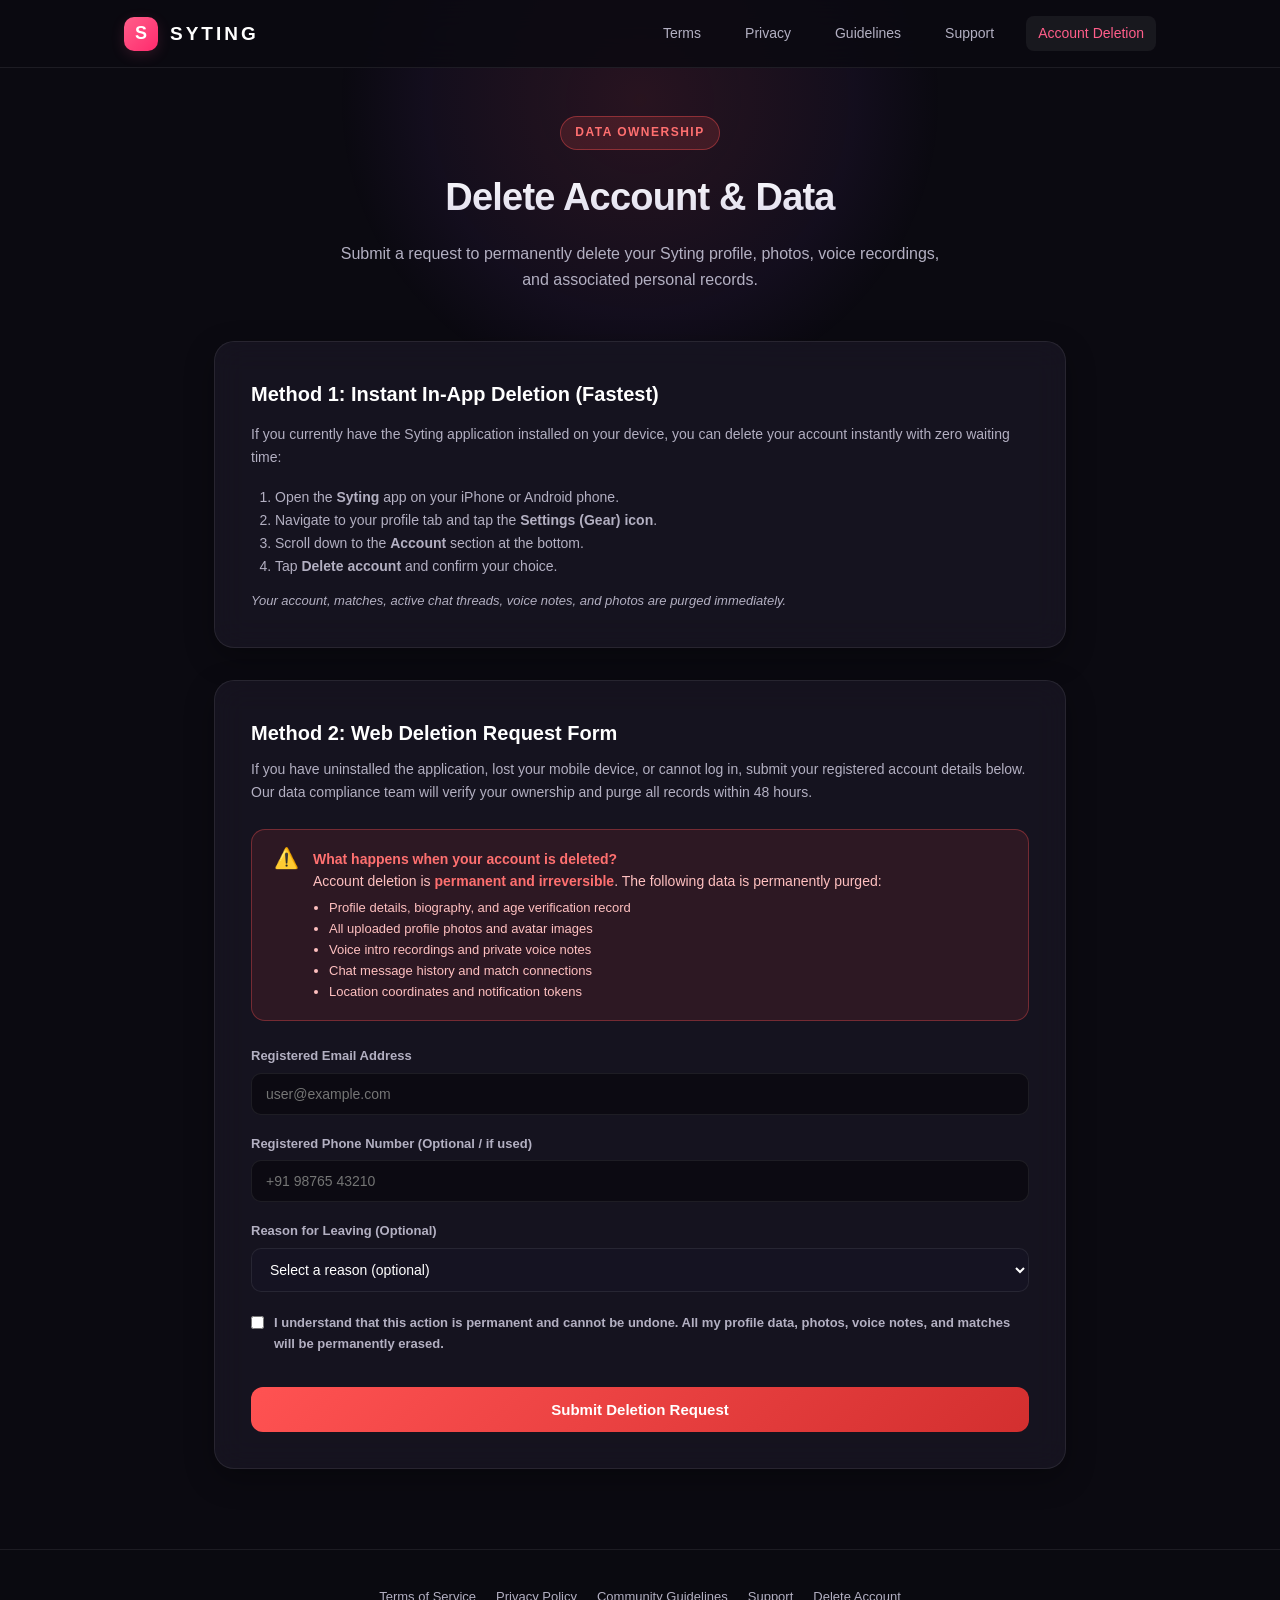
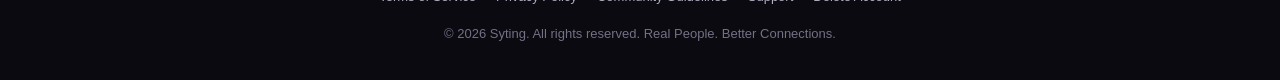
==== delete-account.html @ eaa9a4e6 "Initial commit: Syting Legal and Trust Center" ====
<!DOCTYPE html>
<html lang="en">
<head>
  <meta charset="UTF-8">
  <meta name="viewport" content="width=device-width, initial-scale=1.0">
  <title>Syting - Request Account & Data Deletion</title>
  <link rel="stylesheet" href="styles.css">
  <link rel="icon" href="data:image/svg+xml,<svg xmlns='http://www.w3.org/2000/svg' viewBox='0 0 100 100'><rect width='100' height='100' rx='20' fill='%23FF5E8A'/><text x='50%' y='55%' dominant-baseline='middle' text-anchor='middle' font-size='50' font-weight='800' fill='white'>S</text></svg>">
</head>
<body>
  <header>
    <div class="nav-container">
      <a href="index.html" class="brand">
        <div class="brand-logo">S</div>
        <div class="brand-text">Syting</div>
      </a>
      <nav class="nav-links">
        <a href="terms.html">Terms</a>
        <a href="privacy.html">Privacy</a>
        <a href="guidelines.html">Guidelines</a>
        <a href="support.html">Support</a>
        <a href="delete-account.html" class="active">Account Deletion</a>
      </nav>
    </div>
  </header>

  <main>
    <div class="hero">
      <div class="badge" style="background: rgba(255, 82, 82, 0.15); border-color: rgba(255, 82, 82, 0.4); color: #FF7070;">Data Ownership</div>
      <h1>Delete Account & Data</h1>
      <p>Submit a request to permanently delete your Syting profile, photos, voice recordings, and associated personal records.</p>
    </div>

    <!-- Instructions for In-App Immediate Deletion -->
    <div class="glass-panel" style="margin-bottom: 32px;">
      <h2 style="font-size: 20px; color: #fff; margin-bottom: 12px;">Method 1: Instant In-App Deletion (Fastest)</h2>
      <p style="color: var(--text-secondary); font-size: 14px; margin-bottom: 16px;">
        If you currently have the Syting application installed on your device, you can delete your account instantly with zero waiting time:
      </p>
      <ol style="color: var(--text-secondary); font-size: 14px; margin-left: 24px; margin-bottom: 8px;">
        <li>Open the <strong>Syting</strong> app on your iPhone or Android phone.</li>
        <li>Navigate to your profile tab and tap the <strong>Settings (Gear) icon</strong>.</li>
        <li>Scroll down to the <strong>Account</strong> section at the bottom.</li>
        <li>Tap <strong>Delete account</strong> and confirm your choice.</li>
      </ol>
      <p style="color: var(--text-secondary); font-size: 13px; margin-top: 12px;">
        <em>Your account, matches, active chat threads, voice notes, and photos are purged immediately.</em>
      </p>
    </div>

    <!-- Web-Based Deletion Request Form (For Google Play Compliance) -->
    <div class="glass-panel">
      <h2 style="font-size: 20px; color: #fff; margin-bottom: 8px;">Method 2: Web Deletion Request Form</h2>
      <p style="color: var(--text-secondary); font-size: 14px; margin-bottom: 20px;">
        If you have uninstalled the application, lost your mobile device, or cannot log in, submit your registered account details below. Our data compliance team will verify your ownership and purge all records within 48 hours.
      </p>

      <div class="callout danger">
        <div class="callout-icon">⚠️</div>
        <div>
          <strong>What happens when your account is deleted?</strong><br>
          Account deletion is <strong>permanent and irreversible</strong>. The following data is permanently purged:
          <ul style="margin: 6px 0 0 16px; font-size: 13px;">
            <li>Profile details, biography, and age verification record</li>
            <li>All uploaded profile photos and avatar images</li>
            <li>Voice intro recordings and private voice notes</li>
            <li>Chat message history and match connections</li>
            <li>Location coordinates and notification tokens</li>
          </ul>
        </div>
      </div>

      <form onsubmit="handleDeleteSubmit(event)">
        <div class="form-group">
          <label for="del-email">Registered Email Address</label>
          <input type="email" id="del-email" class="form-control" placeholder="user@example.com" required>
        </div>

        <div class="form-group">
          <label for="del-phone">Registered Phone Number (Optional / if used)</label>
          <input type="tel" id="del-phone" class="form-control" placeholder="+91 98765 43210">
        </div>

        <div class="form-group">
          <label for="del-reason">Reason for Leaving (Optional)</label>
          <select id="del-reason" class="form-control" style="background: #151322;">
            <option value="">Select a reason (optional)</option>
            <option value="found_match">Found a match / in a relationship</option>
            <option value="privacy">Privacy reasons</option>
            <option value="taking_break">Taking a break from dating</option>
            <option value="technical">Technical issues</option>
            <option value="other">Other reason</option>
          </select>
        </div>

        <div class="form-group" style="margin-top: 20px;">
          <label style="display: flex; gap: 10px; align-items: flex-start; cursor: pointer; color: var(--text-secondary); font-size: 13px;">
            <input type="checkbox" required style="margin-top: 4px;">
            <span>I understand that this action is permanent and cannot be undone. All my profile data, photos, voice notes, and matches will be permanently erased.</span>
          </label>
        </div>

        <button type="submit" class="btn-danger" style="margin-top: 14px;">Submit Deletion Request</button>
      </form>

      <div id="del-success" style="display: none; margin-top: 20px;" class="callout success">
        <div class="callout-icon">✓</div>
        <div>
          <strong>Deletion Request Received</strong><br>
          We have logged your deletion request. A confirmation email will be dispatched to your registered address, and your data will be permanently purged in accordance with our Privacy Policy.
        </div>
      </div>
    </div>
  </main>

  <footer>
    <div class="footer-links">
      <a href="terms.html">Terms of Service</a>
      <a href="privacy.html">Privacy Policy</a>
      <a href="guidelines.html">Community Guidelines</a>
      <a href="support.html">Support</a>
      <a href="delete-account.html">Delete Account</a>
    </div>
    <p>&copy; 2026 Syting. All rights reserved. Real People. Better Connections.</p>
  </footer>

  <script>
    function handleDeleteSubmit(e) {
      e.preventDefault();
      document.getElementById('del-success').style.display = 'flex';
      e.target.reset();
    }
  </script>
</body>
</html>
---- styles.css ----
:root {
  --bg-dark: #0B0A11;
  --bg-card: rgba(26, 23, 38, 0.7);
  --bg-card-hover: rgba(36, 32, 54, 0.85);
  --border-glass: rgba(255, 255, 255, 0.08);
  --border-focus: rgba(255, 94, 138, 0.4);
  --primary-pink: #FF5E8A;
  --primary-crimson: #FF2A6D;
  --accent-purple: #9B51E0;
  --accent-glow: rgba(255, 94, 138, 0.15);
  --text-primary: #FFFFFF;
  --text-secondary: #B3B0C2;
  --text-muted: #747185;
  --success: #00E676;
  --warning: #FFB300;
  --danger: #FF5252;
}

* {
  margin: 0;
  padding: 0;
  box-sizing: border-box;
}

body {
  background-color: var(--bg-dark);
  color: var(--text-primary);
  font-family: -apple-system, BlinkMacSystemFont, "Segoe UI", Roboto, Helvetica, Arial, sans-serif;
  line-height: 1.65;
  -webkit-font-smoothing: antialiased;
  position: relative;
  min-height: 100vh;
  display: flex;
  flex-direction: column;
}

/* Ambient glow background */
body::before {
  content: "";
  position: fixed;
  top: -150px;
  left: 50%;
  transform: translateX(-50%);
  width: 700px;
  height: 500px;
  background: radial-gradient(circle, rgba(255, 94, 138, 0.12) 0%, rgba(155, 81, 224, 0.06) 50%, transparent 70%);
  pointer-events: none;
  z-index: -1;
}

/* Navigation Header */
header {
  position: sticky;
  top: 0;
  backdrop-filter: blur(20px);
  -webkit-backdrop-filter: blur(20px);
  background: rgba(11, 10, 17, 0.85);
  border-bottom: 1px solid var(--border-glass);
  z-index: 100;
}

.nav-container {
  max-width: 1080px;
  margin: 0 auto;
  padding: 16px 24px;
  display: flex;
  align-items: center;
  justify-content: space-between;
}

.brand {
  display: flex;
  align-items: center;
  gap: 12px;
  text-decoration: none;
}

.brand-logo {
  width: 34px;
  height: 34px;
  background: linear-gradient(135deg, var(--primary-pink), var(--primary-crimson));
  border-radius: 10px;
  display: flex;
  align-items: center;
  justify-content: center;
  color: #fff;
  font-weight: 800;
  font-size: 18px;
  box-shadow: 0 4px 14px var(--accent-glow);
}

.brand-text {
  font-size: 19px;
  font-weight: 800;
  letter-spacing: 3px;
  color: #fff;
  text-transform: uppercase;
}

nav.nav-links {
  display: flex;
  align-items: center;
  gap: 20px;
}

.nav-links a {
  color: var(--text-secondary);
  text-decoration: none;
  font-size: 14px;
  font-weight: 500;
  transition: all 0.2s ease;
  padding: 6px 12px;
  border-radius: 8px;
}

.nav-links a:hover,
.nav-links a.active {
  color: #fff;
  background: rgba(255, 255, 255, 0.06);
}

.nav-links a.active {
  color: var(--primary-pink);
}

/* Main Content Layout */
main {
  flex: 1;
  max-width: 900px;
  margin: 0 auto;
  padding: 48px 24px 80px;
  width: 100%;
}

.hero {
  text-align: center;
  margin-bottom: 48px;
}

.hero .badge {
  display: inline-block;
  padding: 6px 14px;
  background: rgba(255, 94, 138, 0.12);
  border: 1px solid rgba(255, 94, 138, 0.3);
  color: var(--primary-pink);
  border-radius: 20px;
  font-size: 12px;
  font-weight: 700;
  letter-spacing: 1.5px;
  text-transform: uppercase;
  margin-bottom: 16px;
}

.hero h1 {
  font-size: 38px;
  font-weight: 800;
  letter-spacing: -0.8px;
  margin-bottom: 12px;
  background: linear-gradient(180deg, #FFFFFF 0%, #D8D4E8 100%);
  -webkit-background-clip: text;
  -webkit-text-fill-color: transparent;
}

.hero p {
  color: var(--text-secondary);
  font-size: 16px;
  max-width: 600px;
  margin: 0 auto;
}

.last-updated {
  font-size: 13px;
  color: var(--text-muted);
  margin-top: 8px;
}

/* Glass Card */
.glass-panel {
  background: var(--bg-card);
  backdrop-filter: blur(16px);
  -webkit-backdrop-filter: blur(16px);
  border: 1px solid var(--border-glass);
  border-radius: 20px;
  padding: 36px;
  box-shadow: 0 10px 30px rgba(0, 0, 0, 0.3);
}

/* Prose formatting */
.prose h2 {
  font-size: 22px;
  font-weight: 700;
  color: #fff;
  margin: 36px 0 14px;
  padding-bottom: 8px;
  border-bottom: 1px solid rgba(255, 255, 255, 0.08);
  display: flex;
  align-items: center;
  gap: 10px;
}

.prose h2:first-child {
  margin-top: 0;
}

.prose h3 {
  font-size: 17px;
  font-weight: 600;
  color: #E8E6F0;
  margin: 24px 0 8px;
}

.prose p {
  color: var(--text-secondary);
  font-size: 15px;
  margin-bottom: 16px;
}

.prose ul, .prose ol {
  color: var(--text-secondary);
  font-size: 15px;
  margin-left: 24px;
  margin-bottom: 18px;
}

.prose li {
  margin-bottom: 8px;
}

.prose strong {
  color: #fff;
}

/* Callout Box (Emergency & Privacy Guarantees) */
.callout {
  border-radius: 14px;
  padding: 18px 22px;
  margin: 24px 0;
  display: flex;
  gap: 14px;
  align-items: flex-start;
  font-size: 14px;
  line-height: 1.6;
}

.callout.danger {
  background: rgba(255, 82, 82, 0.1);
  border: 1px solid rgba(255, 82, 82, 0.35);
  color: #FFC0C0;
}

.callout.danger strong {
  color: #FF7070;
}

.callout.success {
  background: rgba(0, 230, 118, 0.1);
  border: 1px solid rgba(0, 230, 118, 0.35);
  color: #B9F6CA;
}

.callout.success strong {
  color: #00E676;
}

.callout.info {
  background: rgba(155, 81, 224, 0.12);
  border: 1px solid rgba(155, 81, 224, 0.35);
  color: #D6C2F7;
}

.callout.info strong {
  color: #B388FF;
}

.callout-icon {
  font-size: 20px;
  line-height: 1;
}

/* Hub Grid on Index page */
.hub-grid {
  display: grid;
  grid-template-columns: repeat(auto-fit, minmax(260px, 1fr));
  gap: 20px;
  margin-top: 32px;
}

.hub-card {
  background: var(--bg-card);
  border: 1px solid var(--border-glass);
  border-radius: 18px;
  padding: 26px;
  text-decoration: none;
  transition: all 0.25s cubic-bezier(0.2, 0.8, 0.2, 1);
  display: flex;
  flex-direction: column;
}

.hub-card:hover {
  background: var(--bg-card-hover);
  border-color: rgba(255, 94, 138, 0.4);
  transform: translateY(-3px);
  box-shadow: 0 12px 28px rgba(0, 0, 0, 0.4);
}

.hub-card-icon {
  font-size: 32px;
  margin-bottom: 14px;
}

.hub-card h3 {
  font-size: 18px;
  color: #fff;
  font-weight: 700;
  margin-bottom: 8px;
}

.hub-card p {
  color: var(--text-secondary);
  font-size: 14px;
  flex: 1;
  margin-bottom: 16px;
}

.hub-card .action-link {
  color: var(--primary-pink);
  font-size: 13px;
  font-weight: 700;
  display: flex;
  align-items: center;
  gap: 4px;
}

/* FAQ Accordions */
.faq-item {
  border: 1px solid var(--border-glass);
  border-radius: 12px;
  margin-bottom: 12px;
  overflow: hidden;
  background: rgba(255, 255, 255, 0.02);
}

.faq-question {
  width: 100%;
  text-align: left;
  background: none;
  border: none;
  padding: 18px 20px;
  font-size: 16px;
  font-weight: 600;
  color: #fff;
  cursor: pointer;
  display: flex;
  justify-content: space-between;
  align-items: center;
}

.faq-answer {
  padding: 0 20px 18px;
  color: var(--text-secondary);
  font-size: 14px;
  line-height: 1.6;
}

/* Contact & Request Forms */
.form-group {
  margin-bottom: 18px;
}

.form-group label {
  display: block;
  font-size: 13px;
  font-weight: 600;
  color: var(--text-secondary);
  margin-bottom: 6px;
}

.form-control {
  width: 100%;
  background: rgba(0, 0, 0, 0.4);
  border: 1px solid var(--border-glass);
  border-radius: 10px;
  padding: 12px 14px;
  color: #fff;
  font-size: 14px;
  transition: border-color 0.2s;
}

.form-control:focus {
  outline: none;
  border-color: var(--primary-pink);
  box-shadow: 0 0 0 3px rgba(255, 94, 138, 0.15);
}

textarea.form-control {
  min-height: 120px;
  resize: vertical;
}

.btn-primary {
  background: linear-gradient(135deg, var(--primary-pink), var(--primary-crimson));
  color: #fff;
  border: none;
  border-radius: 12px;
  padding: 14px 26px;
  font-size: 15px;
  font-weight: 700;
  cursor: pointer;
  transition: all 0.2s;
  box-shadow: 0 4px 16px var(--accent-glow);
  width: 100%;
}

.btn-primary:hover {
  opacity: 0.93;
  transform: translateY(-1px);
}

.btn-danger {
  background: linear-gradient(135deg, #FF5252, #D32F2F);
  color: #fff;
  border: none;
  border-radius: 12px;
  padding: 14px 26px;
  font-size: 15px;
  font-weight: 700;
  cursor: pointer;
  transition: all 0.2s;
  width: 100%;
}

/* Footer */
footer {
  border-top: 1px solid var(--border-glass);
  background: rgba(11, 10, 17, 0.9);
  padding: 36px 24px;
  text-align: center;
  color: var(--text-muted);
  font-size: 13px;
  margin-top: auto;
}

.footer-links {
  display: flex;
  justify-content: center;
  gap: 20px;
  margin-bottom: 16px;
  flex-wrap: wrap;
}

.footer-links a {
  color: var(--text-secondary);
  text-decoration: none;
  transition: color 0.2s;
}

.footer-links a:hover {
  color: #fff;
}

/* Mobile responsive */
@media (max-width: 768px) {
  .nav-container {
    flex-direction: column;
    gap: 12px;
  }
  nav.nav-links {
    flex-wrap: wrap;
    justify-content: center;
    gap: 8px;
  }
  .glass-panel {
    padding: 24px 18px;
  }
  .hero h1 {
    font-size: 28px;
  }
}
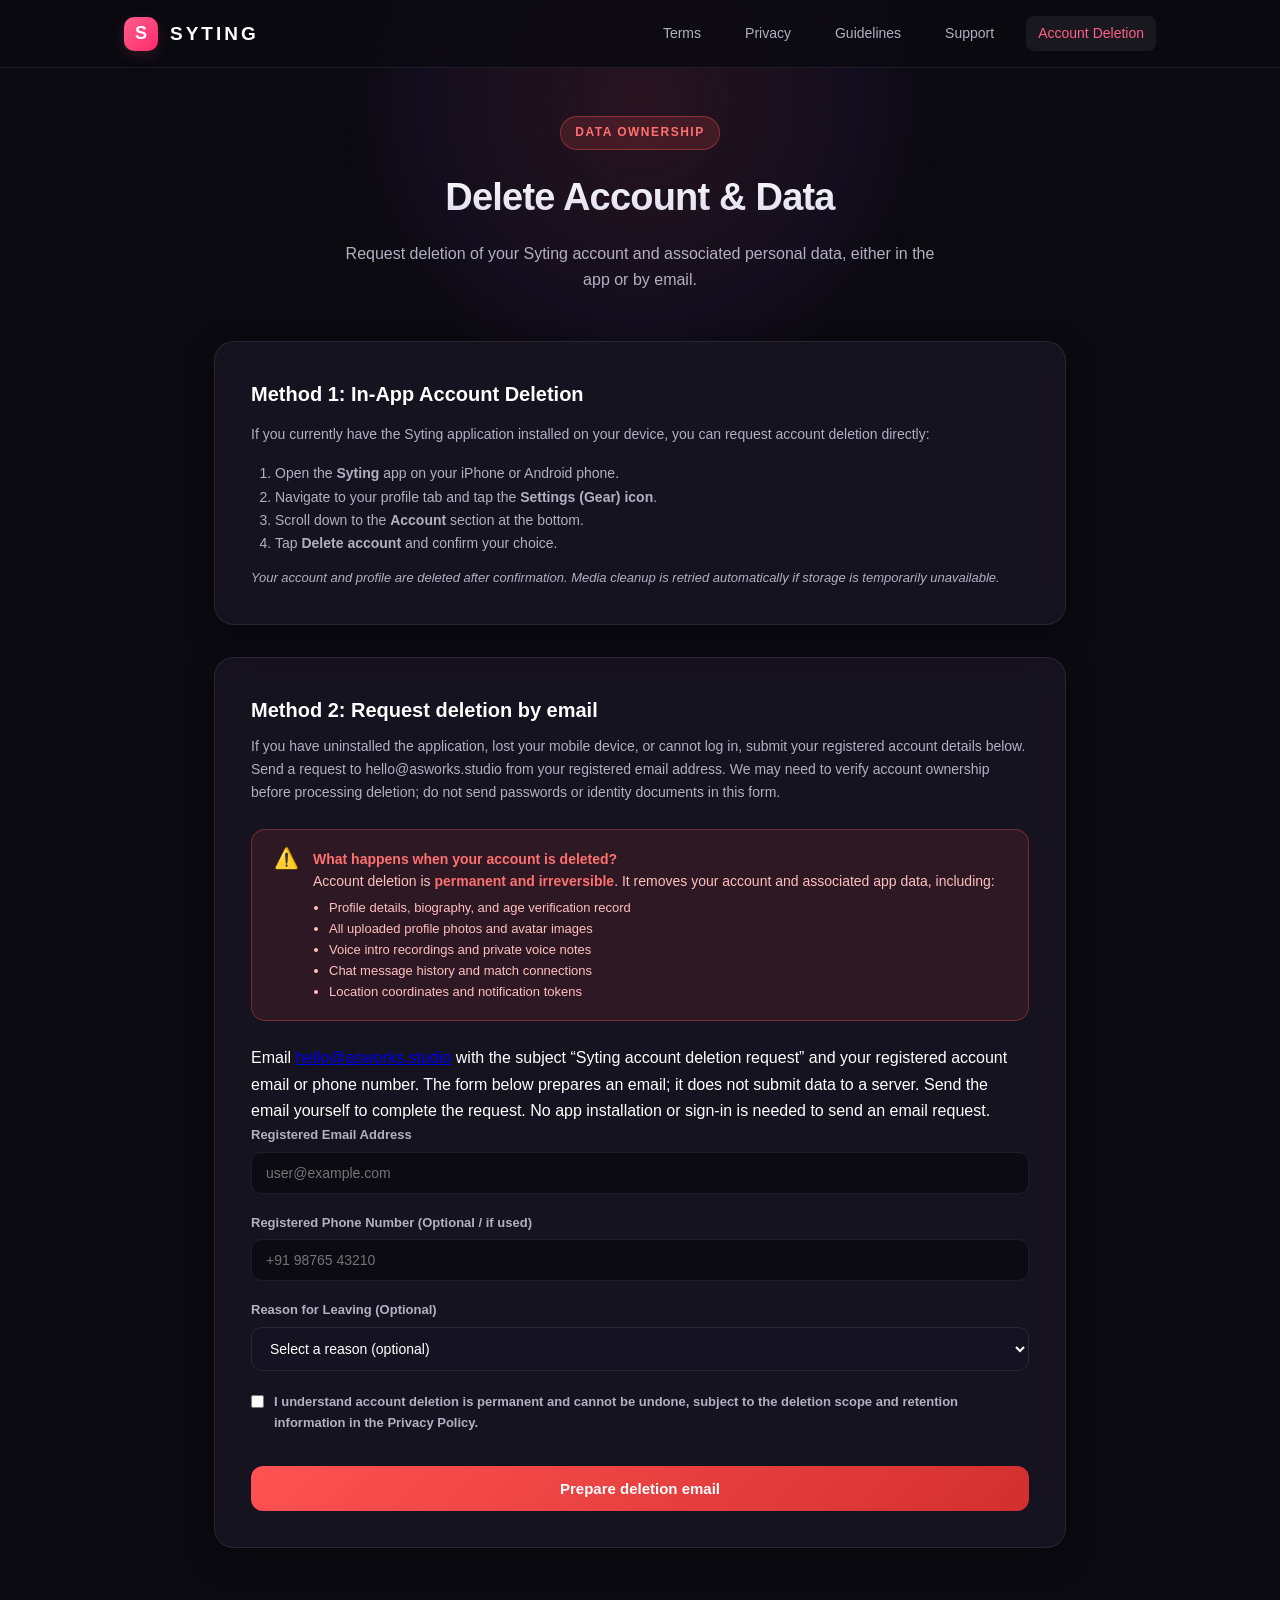
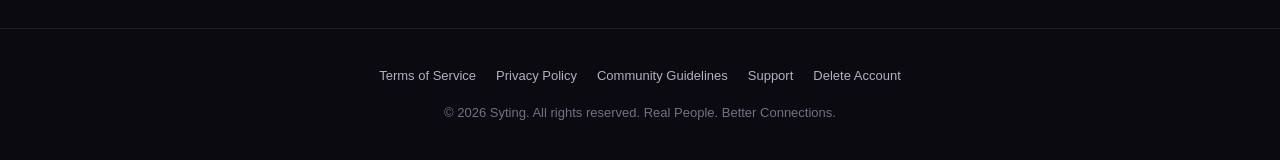
==== commit 4c65ba39: "docs: publish reviewed privacy, support and account deletion updates" ====
--- a/delete-account.html
+++ b/delete-account.html
@@ -28,14 +28,14 @@
     <div class="hero">
       <div class="badge" style="background: rgba(255, 82, 82, 0.15); border-color: rgba(255, 82, 82, 0.4); color: #FF7070;">Data Ownership</div>
       <h1>Delete Account & Data</h1>
-      <p>Submit a request to permanently delete your Syting profile, photos, voice recordings, and associated personal records.</p>
+      <p>Request deletion of your Syting account and associated personal data, either in the app or by email.</p>
     </div>
 
     <!-- Instructions for In-App Immediate Deletion -->
     <div class="glass-panel" style="margin-bottom: 32px;">
-      <h2 style="font-size: 20px; color: #fff; margin-bottom: 12px;">Method 1: Instant In-App Deletion (Fastest)</h2>
+      <h2 style="font-size: 20px; color: #fff; margin-bottom: 12px;">Method 1: In-App Account Deletion</h2>
       <p style="color: var(--text-secondary); font-size: 14px; margin-bottom: 16px;">
-        If you currently have the Syting application installed on your device, you can delete your account instantly with zero waiting time:
+        If you currently have the Syting application installed on your device, you can request account deletion directly:
       </p>
       <ol style="color: var(--text-secondary); font-size: 14px; margin-left: 24px; margin-bottom: 8px;">
         <li>Open the <strong>Syting</strong> app on your iPhone or Android phone.</li>
@@ -44,22 +44,22 @@
         <li>Tap <strong>Delete account</strong> and confirm your choice.</li>
       </ol>
       <p style="color: var(--text-secondary); font-size: 13px; margin-top: 12px;">
-        <em>Your account, matches, active chat threads, voice notes, and photos are purged immediately.</em>
+        <em>Your account and profile are deleted after confirmation. Media cleanup is retried automatically if storage is temporarily unavailable.</em>
       </p>
     </div>
 
     <!-- Web-Based Deletion Request Form (For Google Play Compliance) -->
     <div class="glass-panel">
-      <h2 style="font-size: 20px; color: #fff; margin-bottom: 8px;">Method 2: Web Deletion Request Form</h2>
+      <h2 style="font-size: 20px; color: #fff; margin-bottom: 8px;">Method 2: Request deletion by email</h2>
       <p style="color: var(--text-secondary); font-size: 14px; margin-bottom: 20px;">
-        If you have uninstalled the application, lost your mobile device, or cannot log in, submit your registered account details below. Our data compliance team will verify your ownership and purge all records within 48 hours.
+        If you have uninstalled the application, lost your mobile device, or cannot log in, submit your registered account details below. Send a request to hello@asworks.studio from your registered email address. We may need to verify account ownership before processing deletion; do not send passwords or identity documents in this form.
       </p>
 
       <div class="callout danger">
         <div class="callout-icon">⚠️</div>
         <div>
           <strong>What happens when your account is deleted?</strong><br>
-          Account deletion is <strong>permanent and irreversible</strong>. The following data is permanently purged:
+          Account deletion is <strong>permanent and irreversible</strong>. It removes your account and associated app data, including:
           <ul style="margin: 6px 0 0 16px; font-size: 13px;">
             <li>Profile details, biography, and age verification record</li>
             <li>All uploaded profile photos and avatar images</li>
@@ -70,15 +70,16 @@
         </div>
       </div>
 
+      <p>Email <a href="mailto:hello@asworks.studio?subject=Syting%20account%20deletion%20request">hello@asworks.studio</a> with the subject “Syting account deletion request” and your registered account email or phone number. The form below prepares an email; it does not submit data to a server. Send the email yourself to complete the request. No app installation or sign-in is needed to send an email request.</p>
       <form onsubmit="handleDeleteSubmit(event)">
         <div class="form-group">
           <label for="del-email">Registered Email Address</label>
-          <input type="email" id="del-email" class="form-control" placeholder="user@example.com" required>
+          <input type="email" maxlength="254" id="del-email" class="form-control" placeholder="user@example.com" required>
         </div>
 
         <div class="form-group">
           <label for="del-phone">Registered Phone Number (Optional / if used)</label>
-          <input type="tel" id="del-phone" class="form-control" placeholder="+91 98765 43210">
+          <input type="tel" maxlength="40" id="del-phone" class="form-control" placeholder="+91 98765 43210">
         </div>
 
         <div class="form-group">
@@ -96,18 +97,18 @@
         <div class="form-group" style="margin-top: 20px;">
           <label style="display: flex; gap: 10px; align-items: flex-start; cursor: pointer; color: var(--text-secondary); font-size: 13px;">
             <input type="checkbox" required style="margin-top: 4px;">
-            <span>I understand that this action is permanent and cannot be undone. All my profile data, photos, voice notes, and matches will be permanently erased.</span>
+            <span>I understand account deletion is permanent and cannot be undone, subject to the deletion scope and retention information in the Privacy Policy.</span>
           </label>
         </div>
 
-        <button type="submit" class="btn-danger" style="margin-top: 14px;">Submit Deletion Request</button>
+        <button type="submit" class="btn-danger" style="margin-top: 14px;">Prepare deletion email</button>
       </form>
 
-      <div id="del-success" style="display: none; margin-top: 20px;" class="callout success">
+      <div role="status" aria-live="polite" id="del-success" style="display: none; margin-top: 20px;" class="callout success">
         <div class="callout-icon">✓</div>
         <div>
-          <strong>Deletion Request Received</strong><br>
-          We have logged your deletion request. A confirmation email will be dispatched to your registered address, and your data will be permanently purged in accordance with our Privacy Policy.
+          <strong>Email prepared — not submitted</strong><br>
+          Send the pre-filled message to complete your request. If your email app did not open, email <a href="mailto:hello@asworks.studio">hello@asworks.studio</a> from your registered address. You can also delete your account instantly in the app: Settings → Account → Delete account. Submitting this form does not delete your account or confirm receipt. See our Privacy Policy for deletion scope and retention.
         </div>
       </div>
     </div>
@@ -127,8 +128,18 @@
   <script>
     function handleDeleteSubmit(e) {
       e.preventDefault();
+      var email = document.getElementById('del-email').value.trim();
+      var phone = document.getElementById('del-phone').value;
+      var reason = document.getElementById('del-reason').value;
+      var subject = encodeURIComponent('Syting account deletion request');
+      var body = encodeURIComponent(
+        'I request permanent deletion of my Syting account and all associated data.\n\n' +
+        'Registered email: ' + email + '\n' +
+        'Registered phone: ' + (phone || 'n/a') + '\n' +
+        'Reason: ' + (reason || 'n/a') + '\n'
+      );
+      window.location.href = 'mailto:hello@asworks.studio?subject=' + subject + '&body=' + body;
       document.getElementById('del-success').style.display = 'flex';
-      e.target.reset();
     }
   </script>
 </body>
